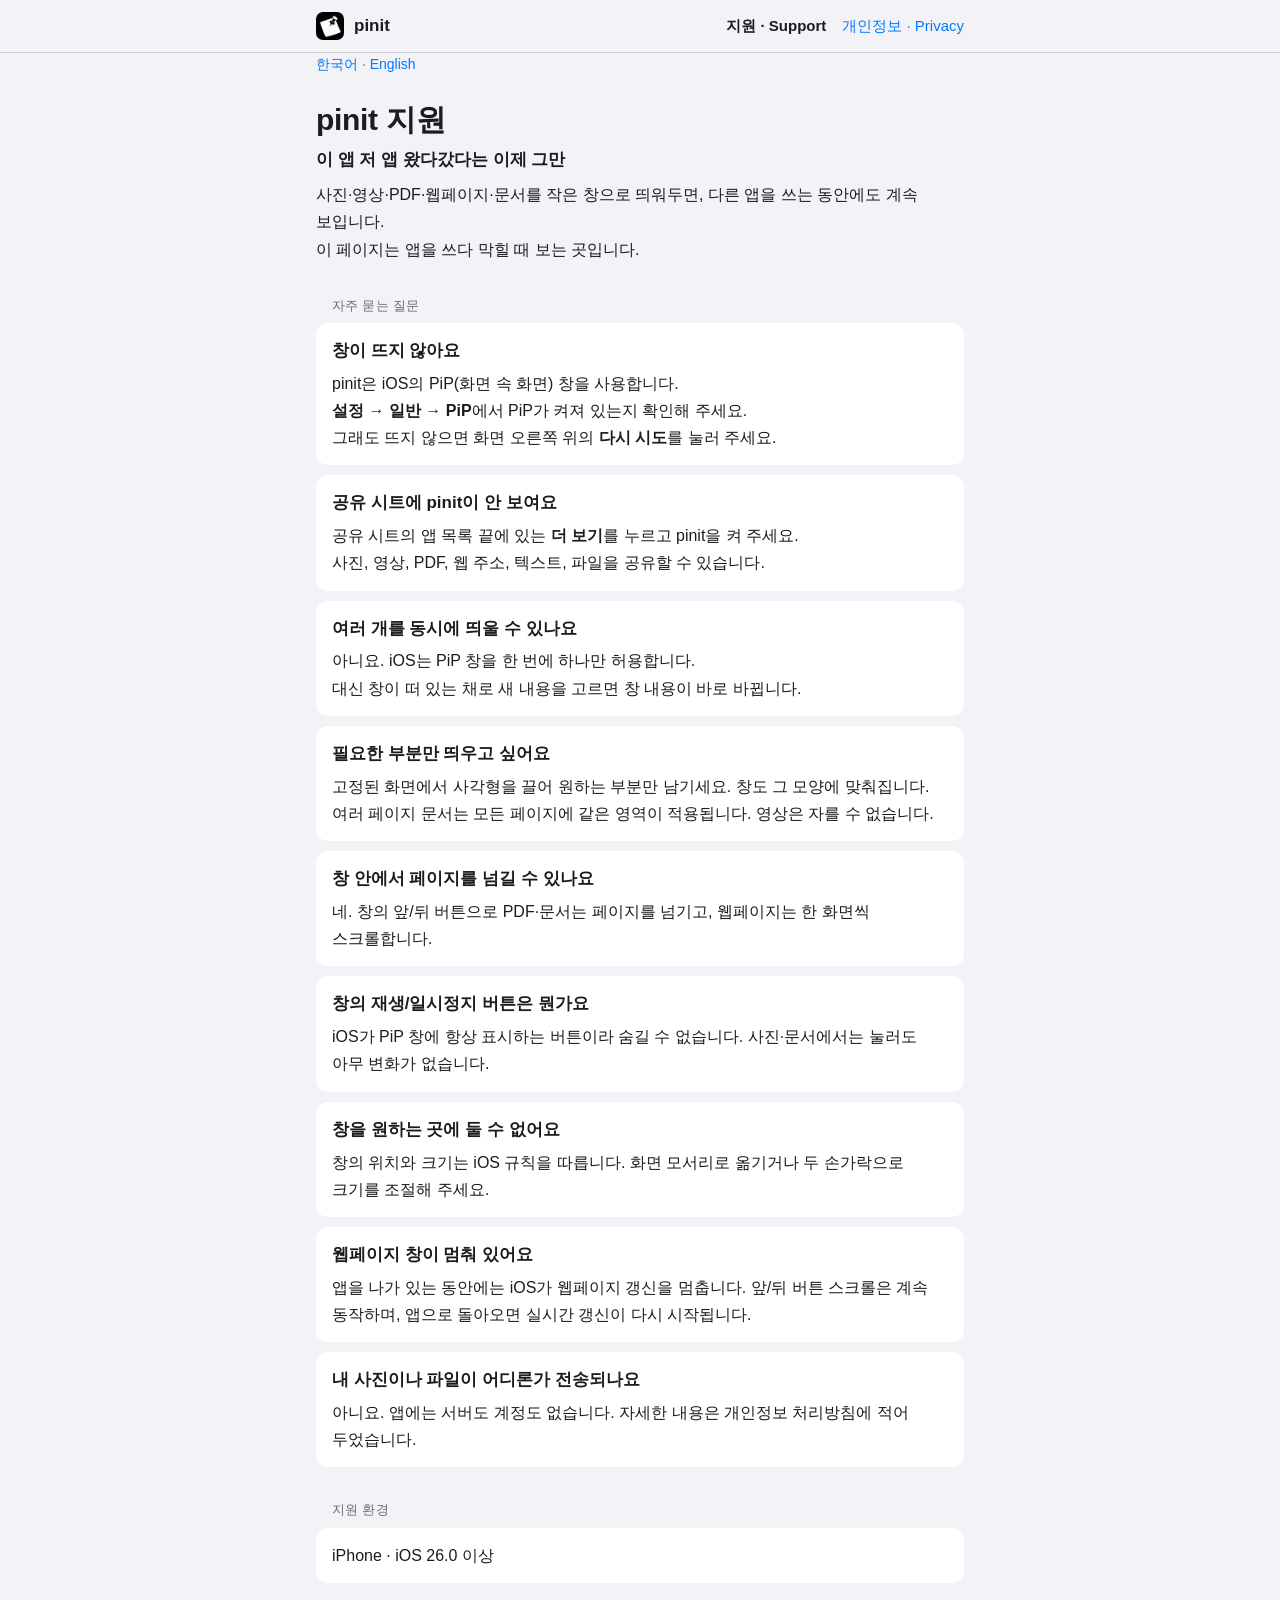
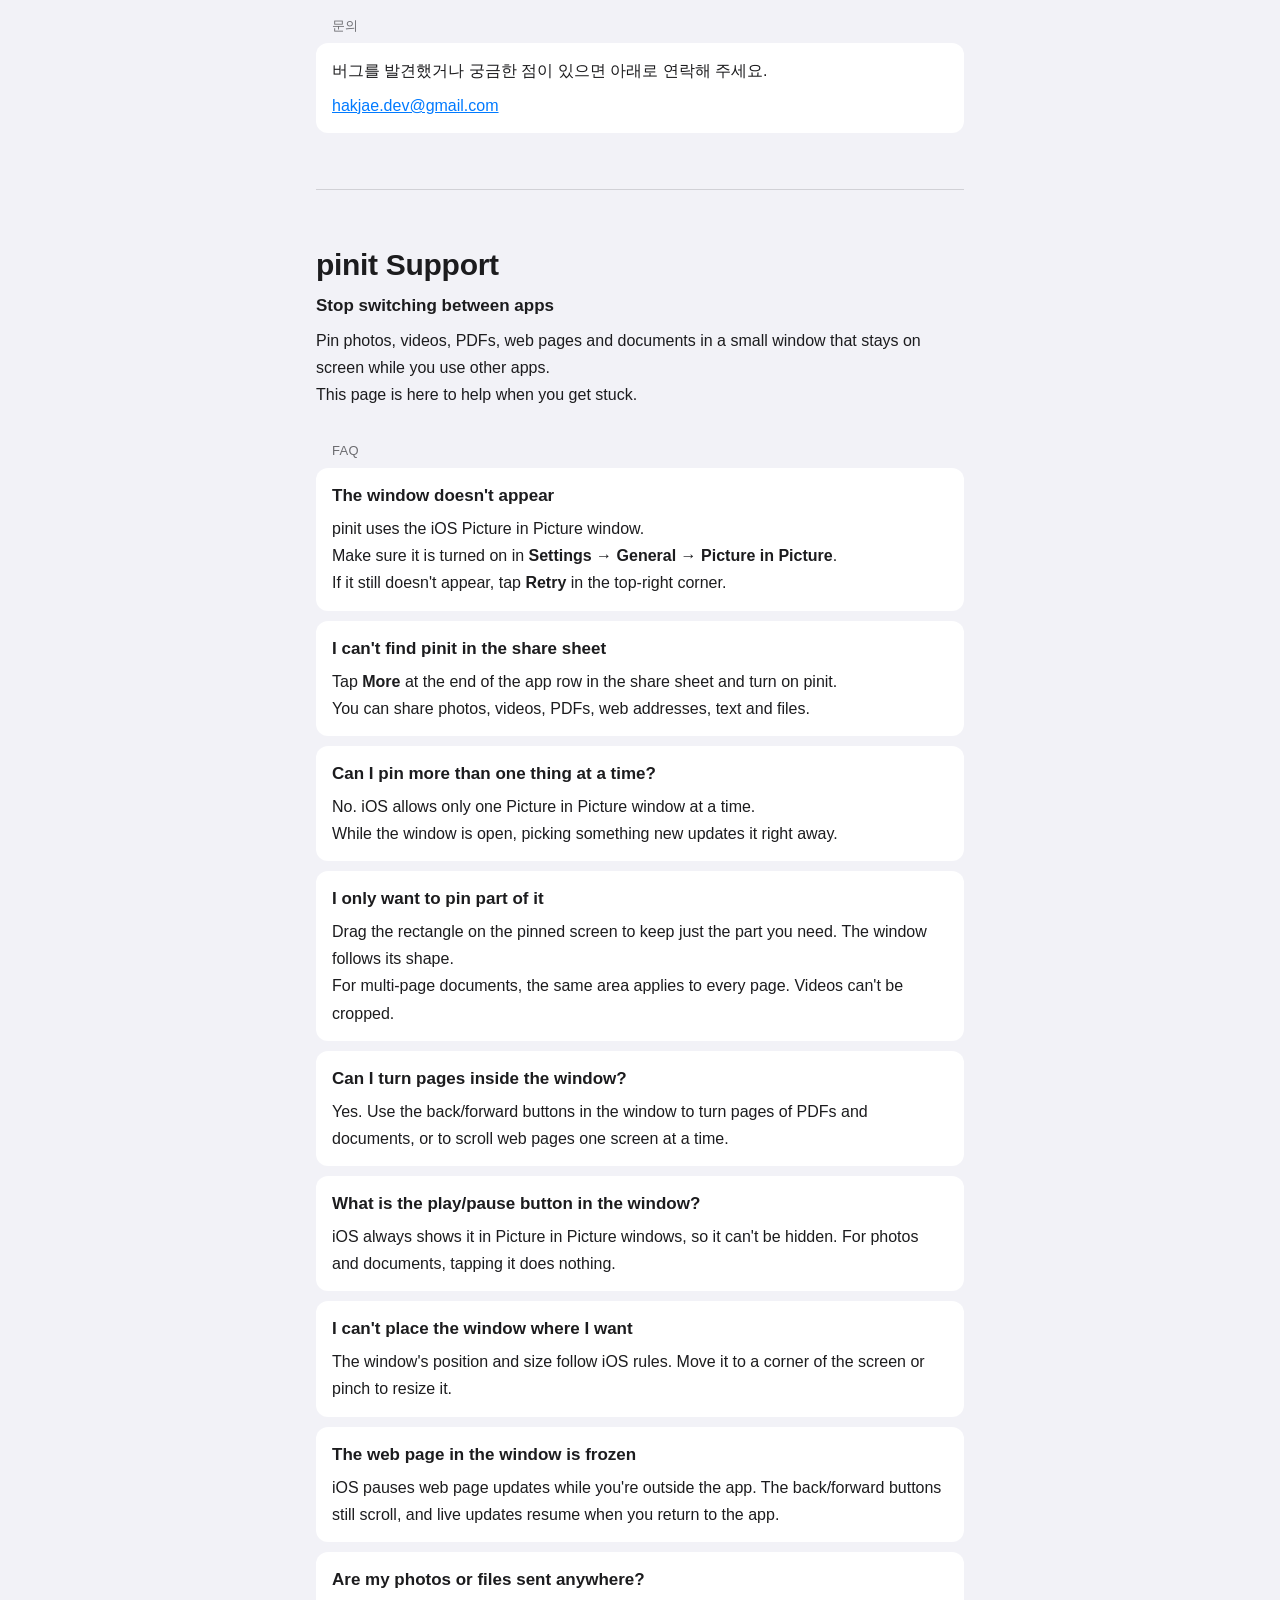
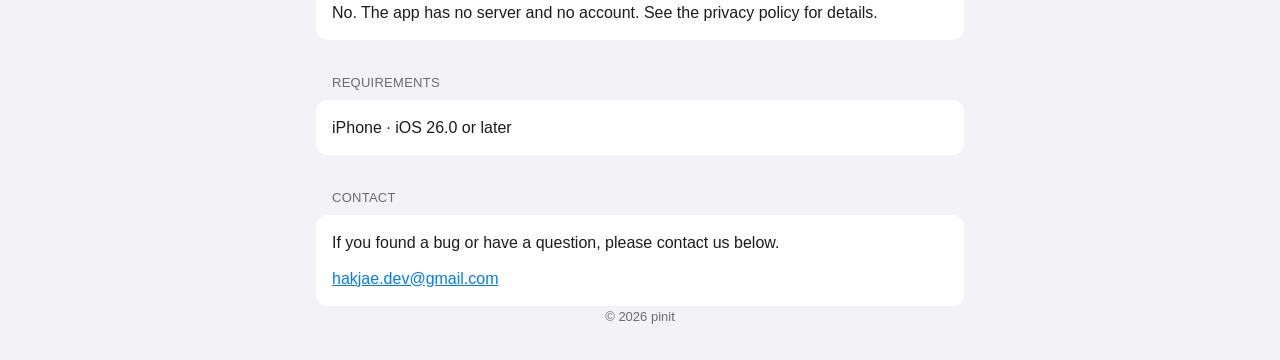
==== index.html @ bffe1f4d "feat: 지원 페이지와 개인정보 처리방침 추가" ====
<!doctype html>
<html lang="ko">
<head>
<meta charset="utf-8">
<meta name="viewport" content="width=device-width, initial-scale=1">
<title>pinit 지원 · Support</title>
<meta name="description" content="pinit 앱 사용 중 자주 묻는 질문과 문의처 · FAQ and contact for pinit">
<link rel="icon" href="logo.png">
<link rel="apple-touch-icon" href="logo.png">
<link rel="stylesheet" href="style.css">
</head>
<body>
<header><div class="wrap">
<img src="logo.png" alt="">
<span class="name">pinit</span>
<nav><a href="index.html" aria-current="page">지원 · Support</a><a href="privacy.html">개인정보 · Privacy</a></nav>
</div></header>
<main class="wrap">
<p class="lang"><a href="#ko">한국어</a> · <a href="#en">English</a></p>
<h1 id="ko">pinit 지원</h1>
<p class="lead">이 앱 저 앱 왔다갔다는 이제 그만</p>
<div class="intro"><p>사진·영상·PDF·웹페이지·문서를 작은 창으로 띄워두면, 다른 앱을 쓰는 동안에도 계속 보입니다.<br>이 페이지는 앱을 쓰다 막힐 때 보는 곳입니다.</p></div>
<h2>자주 묻는 질문</h2>
<div class="card"><h3>창이 뜨지 않아요</h3><p>pinit은 iOS의 PiP(화면 속 화면) 창을 사용합니다.<br><strong>설정 → 일반 → PiP</strong>에서 PiP가 켜져 있는지 확인해 주세요.<br>그래도 뜨지 않으면 화면 오른쪽 위의 <strong>다시 시도</strong>를 눌러 주세요.</p></div>
<div class="card"><h3>공유 시트에 pinit이 안 보여요</h3><p>공유 시트의 앱 목록 끝에 있는 <strong>더 보기</strong>를 누르고 pinit을 켜 주세요.<br>사진, 영상, PDF, 웹 주소, 텍스트, 파일을 공유할 수 있습니다.</p></div>
<div class="card"><h3>여러 개를 동시에 띄울 수 있나요</h3><p>아니요. iOS는 PiP 창을 한 번에 하나만 허용합니다.<br>대신 창이 떠 있는 채로 새 내용을 고르면 창 내용이 바로 바뀝니다.</p></div>
<div class="card"><h3>필요한 부분만 띄우고 싶어요</h3><p>고정된 화면에서 사각형을 끌어 원하는 부분만 남기세요. 창도 그 모양에 맞춰집니다.<br>여러 페이지 문서는 모든 페이지에 같은 영역이 적용됩니다. 영상은 자를 수 없습니다.</p></div>
<div class="card"><h3>창 안에서 페이지를 넘길 수 있나요</h3><p>네. 창의 앞/뒤 버튼으로 PDF·문서는 페이지를 넘기고, 웹페이지는 한 화면씩 스크롤합니다.</p></div>
<div class="card"><h3>창의 재생/일시정지 버튼은 뭔가요</h3><p>iOS가 PiP 창에 항상 표시하는 버튼이라 숨길 수 없습니다. 사진·문서에서는 눌러도 아무 변화가 없습니다.</p></div>
<div class="card"><h3>창을 원하는 곳에 둘 수 없어요</h3><p>창의 위치와 크기는 iOS 규칙을 따릅니다. 화면 모서리로 옮기거나 두 손가락으로 크기를 조절해 주세요.</p></div>
<div class="card"><h3>웹페이지 창이 멈춰 있어요</h3><p>앱을 나가 있는 동안에는 iOS가 웹페이지 갱신을 멈춥니다. 앞/뒤 버튼 스크롤은 계속 동작하며, 앱으로 돌아오면 실시간 갱신이 다시 시작됩니다.</p></div>
<div class="card"><h3>내 사진이나 파일이 어디론가 전송되나요</h3><p>아니요. 앱에는 서버도 계정도 없습니다. 자세한 내용은 개인정보 처리방침에 적어 두었습니다.</p></div>
<h2>지원 환경</h2>
<div class="card"><p>iPhone · iOS 26.0 이상</p></div>
<h2>문의</h2>
<div class="card"><p>버그를 발견했거나 궁금한 점이 있으면 아래로 연락해 주세요.</p>
<p><a href="mailto:hakjae.dev@gmail.com">hakjae.dev@gmail.com</a></p></div>
<hr>
<div lang="en">
<h1 id="en">pinit Support</h1>
<p class="lead">Stop switching between apps</p>
<div class="intro"><p>Pin photos, videos, PDFs, web pages and documents in a small window that stays on screen while you use other apps.<br>This page is here to help when you get stuck.</p></div>
<h2>FAQ</h2>
<div class="card"><h3>The window doesn't appear</h3><p>pinit uses the iOS Picture in Picture window.<br>Make sure it is turned on in <strong>Settings → General → Picture in Picture</strong>.<br>If it still doesn't appear, tap <strong>Retry</strong> in the top-right corner.</p></div>
<div class="card"><h3>I can't find pinit in the share sheet</h3><p>Tap <strong>More</strong> at the end of the app row in the share sheet and turn on pinit.<br>You can share photos, videos, PDFs, web addresses, text and files.</p></div>
<div class="card"><h3>Can I pin more than one thing at a time?</h3><p>No. iOS allows only one Picture in Picture window at a time.<br>While the window is open, picking something new updates it right away.</p></div>
<div class="card"><h3>I only want to pin part of it</h3><p>Drag the rectangle on the pinned screen to keep just the part you need. The window follows its shape.<br>For multi-page documents, the same area applies to every page. Videos can't be cropped.</p></div>
<div class="card"><h3>Can I turn pages inside the window?</h3><p>Yes. Use the back/forward buttons in the window to turn pages of PDFs and documents, or to scroll web pages one screen at a time.</p></div>
<div class="card"><h3>What is the play/pause button in the window?</h3><p>iOS always shows it in Picture in Picture windows, so it can't be hidden. For photos and documents, tapping it does nothing.</p></div>
<div class="card"><h3>I can't place the window where I want</h3><p>The window's position and size follow iOS rules. Move it to a corner of the screen or pinch to resize it.</p></div>
<div class="card"><h3>The web page in the window is frozen</h3><p>iOS pauses web page updates while you're outside the app. The back/forward buttons still scroll, and live updates resume when you return to the app.</p></div>
<div class="card"><h3>Are my photos or files sent anywhere?</h3><p>No. The app has no server and no account. See the privacy policy for details.</p></div>
<h2>Requirements</h2>
<div class="card"><p>iPhone · iOS 26.0 or later</p></div>
<h2>Contact</h2>
<div class="card"><p>If you found a bug or have a question, please contact us below.</p>
<p><a href="mailto:hakjae.dev@gmail.com">hakjae.dev@gmail.com</a></p></div>
</div>
</main>
<footer>© 2026 pinit</footer>
</body>
</html>
---- style.css ----
/* pinit 지원 사이트. 앱처럼 애플 기본 앱 톤: 시스템 서체, 그룹 배경 위 흰 카드, 라이트/다크 자동 */

:root {
  color-scheme: light dark;
  --bg: #F2F2F7;
  --card: #FFFFFF;
  --text: #1C1C1E;
  --secondary: #6C6C70;
  --separator: #D1D1D6;
  --accent: #007AFF;
}
@media (prefers-color-scheme: dark) {
  :root {
    --bg: #000000;
    --card: #1C1C1E;
    --text: #F2F2F7;
    --secondary: #98989F;
    --separator: #38383A;
    --accent: #0A84FF;
  }
}

* { box-sizing: border-box; }

body {
  margin: 0;
  background: var(--bg);
  color: var(--text);
  font-family: -apple-system, BlinkMacSystemFont, "Apple SD Gothic Neo", "Pretendard", "Segoe UI", Roboto, sans-serif;
  font-size: 16px;
  line-height: 1.7;
  -webkit-text-size-adjust: 100%;
  word-break: keep-all;
  overflow-wrap: break-word;
}

.wrap { max-width: 680px; margin: 0 auto; padding: 0 16px; }

header {
  position: sticky; top: 0; z-index: 1;
  background: color-mix(in srgb, var(--bg) 85%, transparent);
  -webkit-backdrop-filter: blur(20px); backdrop-filter: blur(20px);
  border-bottom: 0.5px solid var(--separator);
}
header .wrap { display: flex; align-items: center; gap: 10px; min-height: 52px; }
header img { width: 28px; height: 28px; border-radius: 7px; }
header .name { font-weight: 600; font-size: 17px; }
header nav { margin-left: auto; display: flex; gap: 16px; font-size: 15px; }
header nav a { color: var(--accent); text-decoration: none; }
header nav a[aria-current="page"] { color: var(--text); font-weight: 600; }

main { padding: 28px 0 56px; }

.lang { font-size: 14px; color: var(--secondary); margin: 0 0 24px; }
.lang a { color: var(--accent); text-decoration: none; }

h1 { font-size: 30px; line-height: 1.25; margin: 0 0 8px; letter-spacing: -0.01em; }
h2 {
  font-size: 13px; font-weight: 400; text-transform: uppercase; letter-spacing: 0.02em;
  color: var(--secondary); margin: 32px 16px 6px;
}
h3 { font-size: 17px; margin: 0 0 4px; }

.lead { font-size: 17px; font-weight: 600; margin: 0 0 6px; }
.meta { color: var(--secondary); font-size: 14px; margin: 0 0 8px; }

section.card, .card {
  background: var(--card);
  border-radius: 12px;
  padding: 14px 16px;
}
.card + .card { margin-top: 10px; }
.card p { margin: 0; }
.card p + p, .card p + ul, .card ul + p { margin-top: 8px; }
.card ul { margin: 0; padding-left: 20px; }
.card li + li { margin-top: 4px; }

.intro p { margin: 0 0 4px; }

a { color: var(--accent); }

hr { border: 0; border-top: 0.5px solid var(--separator); margin: 56px 0; }

footer { color: var(--secondary); font-size: 13px; text-align: center; padding-bottom: 32px; }
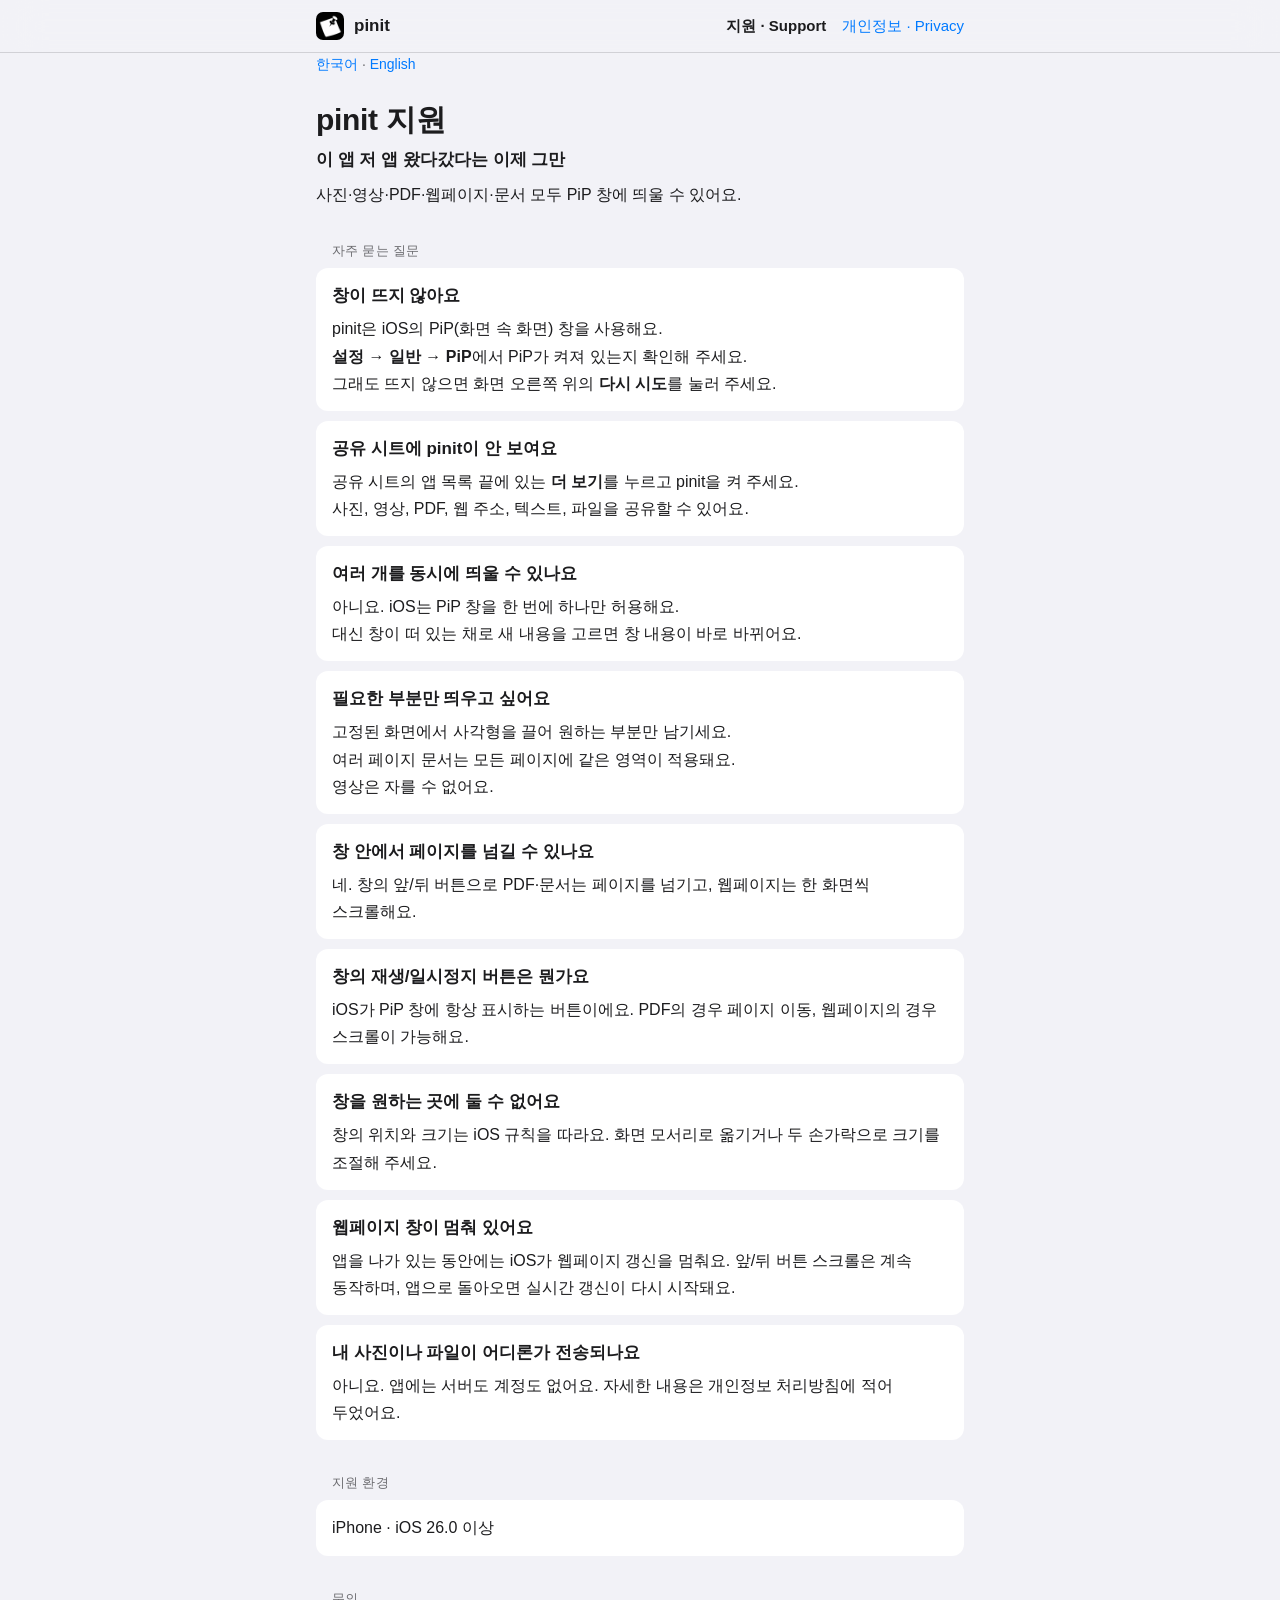
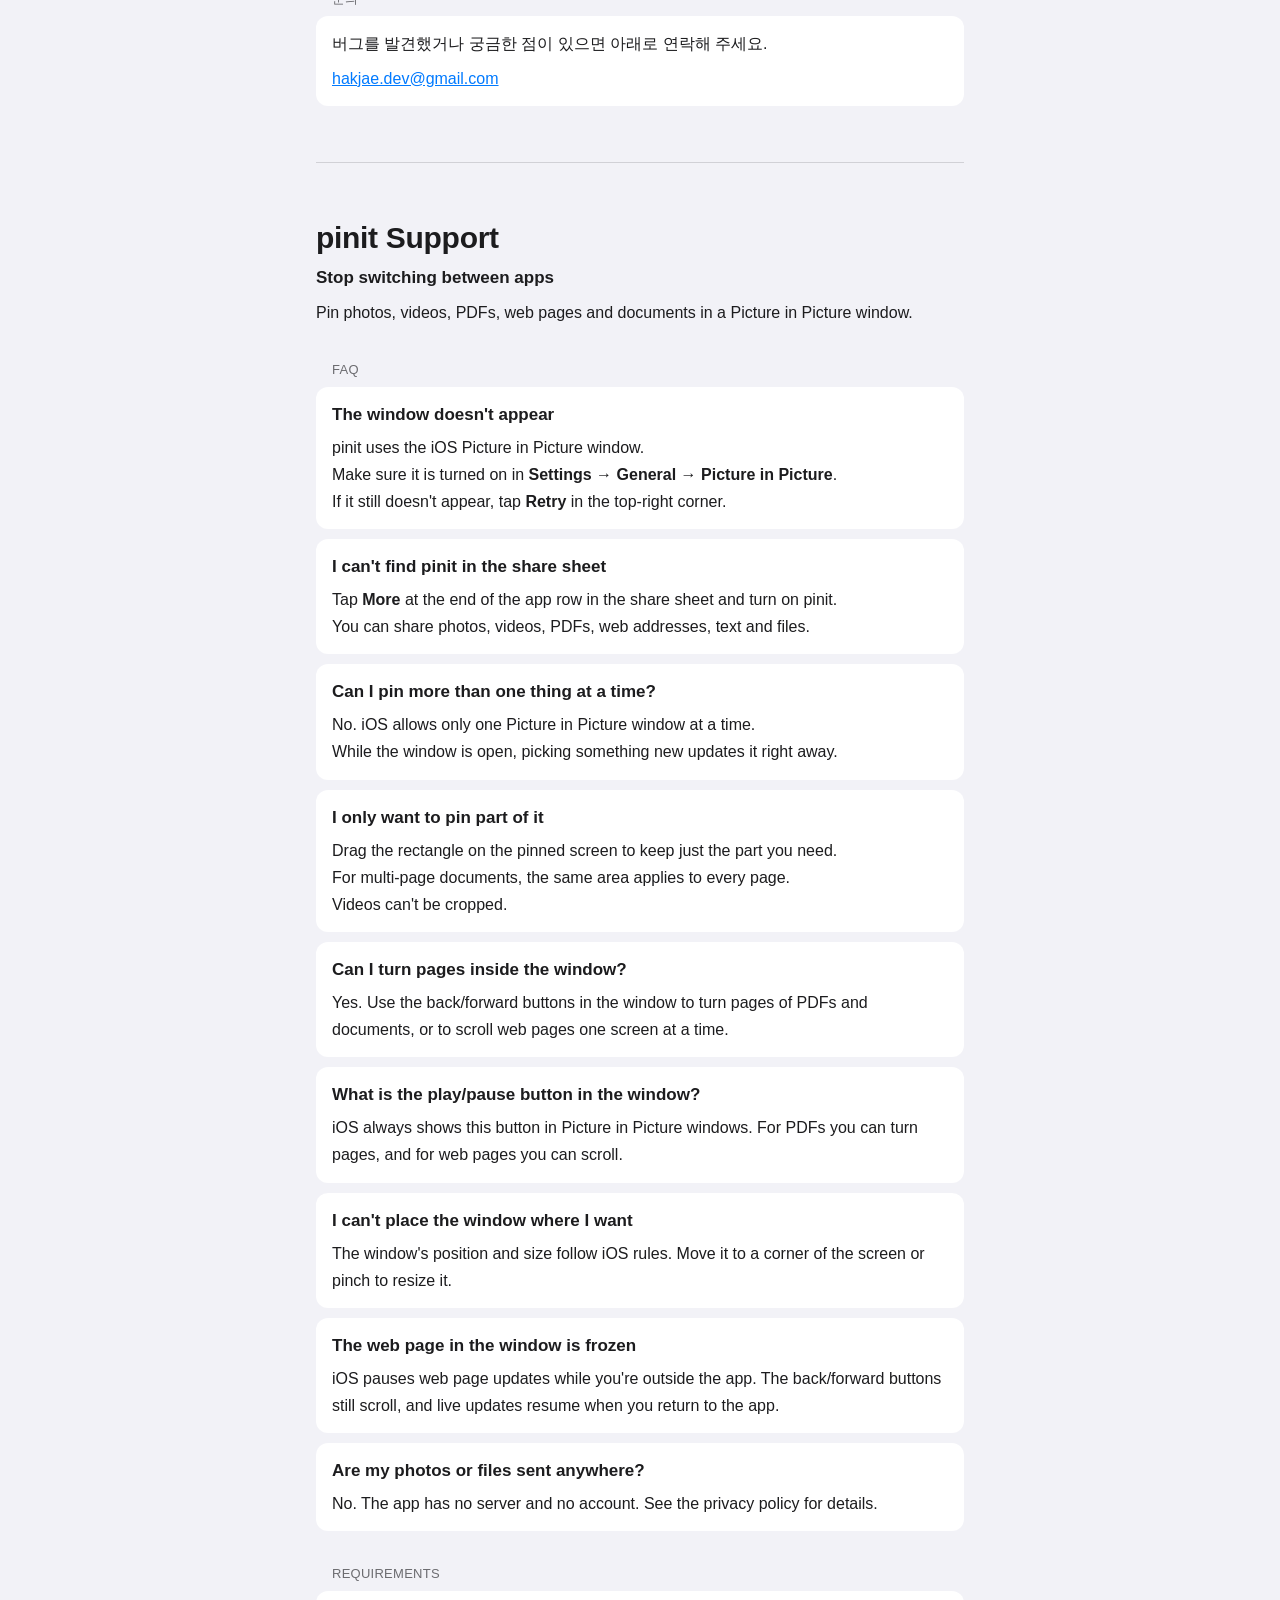
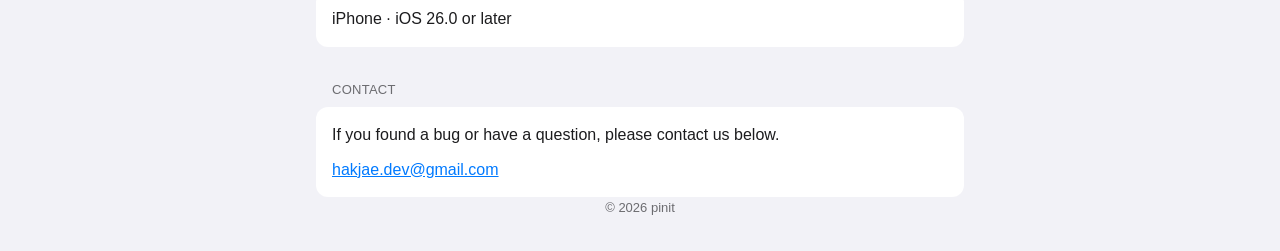
==== commit 783cb233: "docs: 지원 페이지 문구 수정" ====
--- a/index.html
+++ b/index.html
@@ -19,17 +19,17 @@
 <p class="lang"><a href="#ko">한국어</a> · <a href="#en">English</a></p>
 <h1 id="ko">pinit 지원</h1>
 <p class="lead">이 앱 저 앱 왔다갔다는 이제 그만</p>
-<div class="intro"><p>사진·영상·PDF·웹페이지·문서를 작은 창으로 띄워두면, 다른 앱을 쓰는 동안에도 계속 보입니다.<br>이 페이지는 앱을 쓰다 막힐 때 보는 곳입니다.</p></div>
+<div class="intro"><p>사진·영상·PDF·웹페이지·문서 모두 PiP 창에 띄울 수 있어요.</p></div>
 <h2>자주 묻는 질문</h2>
-<div class="card"><h3>창이 뜨지 않아요</h3><p>pinit은 iOS의 PiP(화면 속 화면) 창을 사용합니다.<br><strong>설정 → 일반 → PiP</strong>에서 PiP가 켜져 있는지 확인해 주세요.<br>그래도 뜨지 않으면 화면 오른쪽 위의 <strong>다시 시도</strong>를 눌러 주세요.</p></div>
-<div class="card"><h3>공유 시트에 pinit이 안 보여요</h3><p>공유 시트의 앱 목록 끝에 있는 <strong>더 보기</strong>를 누르고 pinit을 켜 주세요.<br>사진, 영상, PDF, 웹 주소, 텍스트, 파일을 공유할 수 있습니다.</p></div>
-<div class="card"><h3>여러 개를 동시에 띄울 수 있나요</h3><p>아니요. iOS는 PiP 창을 한 번에 하나만 허용합니다.<br>대신 창이 떠 있는 채로 새 내용을 고르면 창 내용이 바로 바뀝니다.</p></div>
-<div class="card"><h3>필요한 부분만 띄우고 싶어요</h3><p>고정된 화면에서 사각형을 끌어 원하는 부분만 남기세요. 창도 그 모양에 맞춰집니다.<br>여러 페이지 문서는 모든 페이지에 같은 영역이 적용됩니다. 영상은 자를 수 없습니다.</p></div>
-<div class="card"><h3>창 안에서 페이지를 넘길 수 있나요</h3><p>네. 창의 앞/뒤 버튼으로 PDF·문서는 페이지를 넘기고, 웹페이지는 한 화면씩 스크롤합니다.</p></div>
-<div class="card"><h3>창의 재생/일시정지 버튼은 뭔가요</h3><p>iOS가 PiP 창에 항상 표시하는 버튼이라 숨길 수 없습니다. 사진·문서에서는 눌러도 아무 변화가 없습니다.</p></div>
-<div class="card"><h3>창을 원하는 곳에 둘 수 없어요</h3><p>창의 위치와 크기는 iOS 규칙을 따릅니다. 화면 모서리로 옮기거나 두 손가락으로 크기를 조절해 주세요.</p></div>
-<div class="card"><h3>웹페이지 창이 멈춰 있어요</h3><p>앱을 나가 있는 동안에는 iOS가 웹페이지 갱신을 멈춥니다. 앞/뒤 버튼 스크롤은 계속 동작하며, 앱으로 돌아오면 실시간 갱신이 다시 시작됩니다.</p></div>
-<div class="card"><h3>내 사진이나 파일이 어디론가 전송되나요</h3><p>아니요. 앱에는 서버도 계정도 없습니다. 자세한 내용은 개인정보 처리방침에 적어 두었습니다.</p></div>
+<div class="card"><h3>창이 뜨지 않아요</h3><p>pinit은 iOS의 PiP(화면 속 화면) 창을 사용해요.<br><strong>설정 → 일반 → PiP</strong>에서 PiP가 켜져 있는지 확인해 주세요.<br>그래도 뜨지 않으면 화면 오른쪽 위의 <strong>다시 시도</strong>를 눌러 주세요.</p></div>
+<div class="card"><h3>공유 시트에 pinit이 안 보여요</h3><p>공유 시트의 앱 목록 끝에 있는 <strong>더 보기</strong>를 누르고 pinit을 켜 주세요.<br>사진, 영상, PDF, 웹 주소, 텍스트, 파일을 공유할 수 있어요.</p></div>
+<div class="card"><h3>여러 개를 동시에 띄울 수 있나요</h3><p>아니요. iOS는 PiP 창을 한 번에 하나만 허용해요.<br>대신 창이 떠 있는 채로 새 내용을 고르면 창 내용이 바로 바뀌어요.</p></div>
+<div class="card"><h3>필요한 부분만 띄우고 싶어요</h3><p>고정된 화면에서 사각형을 끌어 원하는 부분만 남기세요.<br>여러 페이지 문서는 모든 페이지에 같은 영역이 적용돼요.<br>영상은 자를 수 없어요.</p></div>
+<div class="card"><h3>창 안에서 페이지를 넘길 수 있나요</h3><p>네. 창의 앞/뒤 버튼으로 PDF·문서는 페이지를 넘기고, 웹페이지는 한 화면씩 스크롤해요.</p></div>
+<div class="card"><h3>창의 재생/일시정지 버튼은 뭔가요</h3><p>iOS가 PiP 창에 항상 표시하는 버튼이에요. PDF의 경우 페이지 이동, 웹페이지의 경우 스크롤이 가능해요.</p></div>
+<div class="card"><h3>창을 원하는 곳에 둘 수 없어요</h3><p>창의 위치와 크기는 iOS 규칙을 따라요. 화면 모서리로 옮기거나 두 손가락으로 크기를 조절해 주세요.</p></div>
+<div class="card"><h3>웹페이지 창이 멈춰 있어요</h3><p>앱을 나가 있는 동안에는 iOS가 웹페이지 갱신을 멈춰요. 앞/뒤 버튼 스크롤은 계속 동작하며, 앱으로 돌아오면 실시간 갱신이 다시 시작돼요.</p></div>
+<div class="card"><h3>내 사진이나 파일이 어디론가 전송되나요</h3><p>아니요. 앱에는 서버도 계정도 없어요. 자세한 내용은 개인정보 처리방침에 적어 두었어요.</p></div>
 <h2>지원 환경</h2>
 <div class="card"><p>iPhone · iOS 26.0 이상</p></div>
 <h2>문의</h2>
@@ -39,14 +39,14 @@
 <div lang="en">
 <h1 id="en">pinit Support</h1>
 <p class="lead">Stop switching between apps</p>
-<div class="intro"><p>Pin photos, videos, PDFs, web pages and documents in a small window that stays on screen while you use other apps.<br>This page is here to help when you get stuck.</p></div>
+<div class="intro"><p>Pin photos, videos, PDFs, web pages and documents in a Picture in Picture window.</p></div>
 <h2>FAQ</h2>
 <div class="card"><h3>The window doesn't appear</h3><p>pinit uses the iOS Picture in Picture window.<br>Make sure it is turned on in <strong>Settings → General → Picture in Picture</strong>.<br>If it still doesn't appear, tap <strong>Retry</strong> in the top-right corner.</p></div>
 <div class="card"><h3>I can't find pinit in the share sheet</h3><p>Tap <strong>More</strong> at the end of the app row in the share sheet and turn on pinit.<br>You can share photos, videos, PDFs, web addresses, text and files.</p></div>
 <div class="card"><h3>Can I pin more than one thing at a time?</h3><p>No. iOS allows only one Picture in Picture window at a time.<br>While the window is open, picking something new updates it right away.</p></div>
-<div class="card"><h3>I only want to pin part of it</h3><p>Drag the rectangle on the pinned screen to keep just the part you need. The window follows its shape.<br>For multi-page documents, the same area applies to every page. Videos can't be cropped.</p></div>
+<div class="card"><h3>I only want to pin part of it</h3><p>Drag the rectangle on the pinned screen to keep just the part you need.<br>For multi-page documents, the same area applies to every page.<br>Videos can't be cropped.</p></div>
 <div class="card"><h3>Can I turn pages inside the window?</h3><p>Yes. Use the back/forward buttons in the window to turn pages of PDFs and documents, or to scroll web pages one screen at a time.</p></div>
-<div class="card"><h3>What is the play/pause button in the window?</h3><p>iOS always shows it in Picture in Picture windows, so it can't be hidden. For photos and documents, tapping it does nothing.</p></div>
+<div class="card"><h3>What is the play/pause button in the window?</h3><p>iOS always shows this button in Picture in Picture windows. For PDFs you can turn pages, and for web pages you can scroll.</p></div>
 <div class="card"><h3>I can't place the window where I want</h3><p>The window's position and size follow iOS rules. Move it to a corner of the screen or pinch to resize it.</p></div>
 <div class="card"><h3>The web page in the window is frozen</h3><p>iOS pauses web page updates while you're outside the app. The back/forward buttons still scroll, and live updates resume when you return to the app.</p></div>
 <div class="card"><h3>Are my photos or files sent anywhere?</h3><p>No. The app has no server and no account. See the privacy policy for details.</p></div>
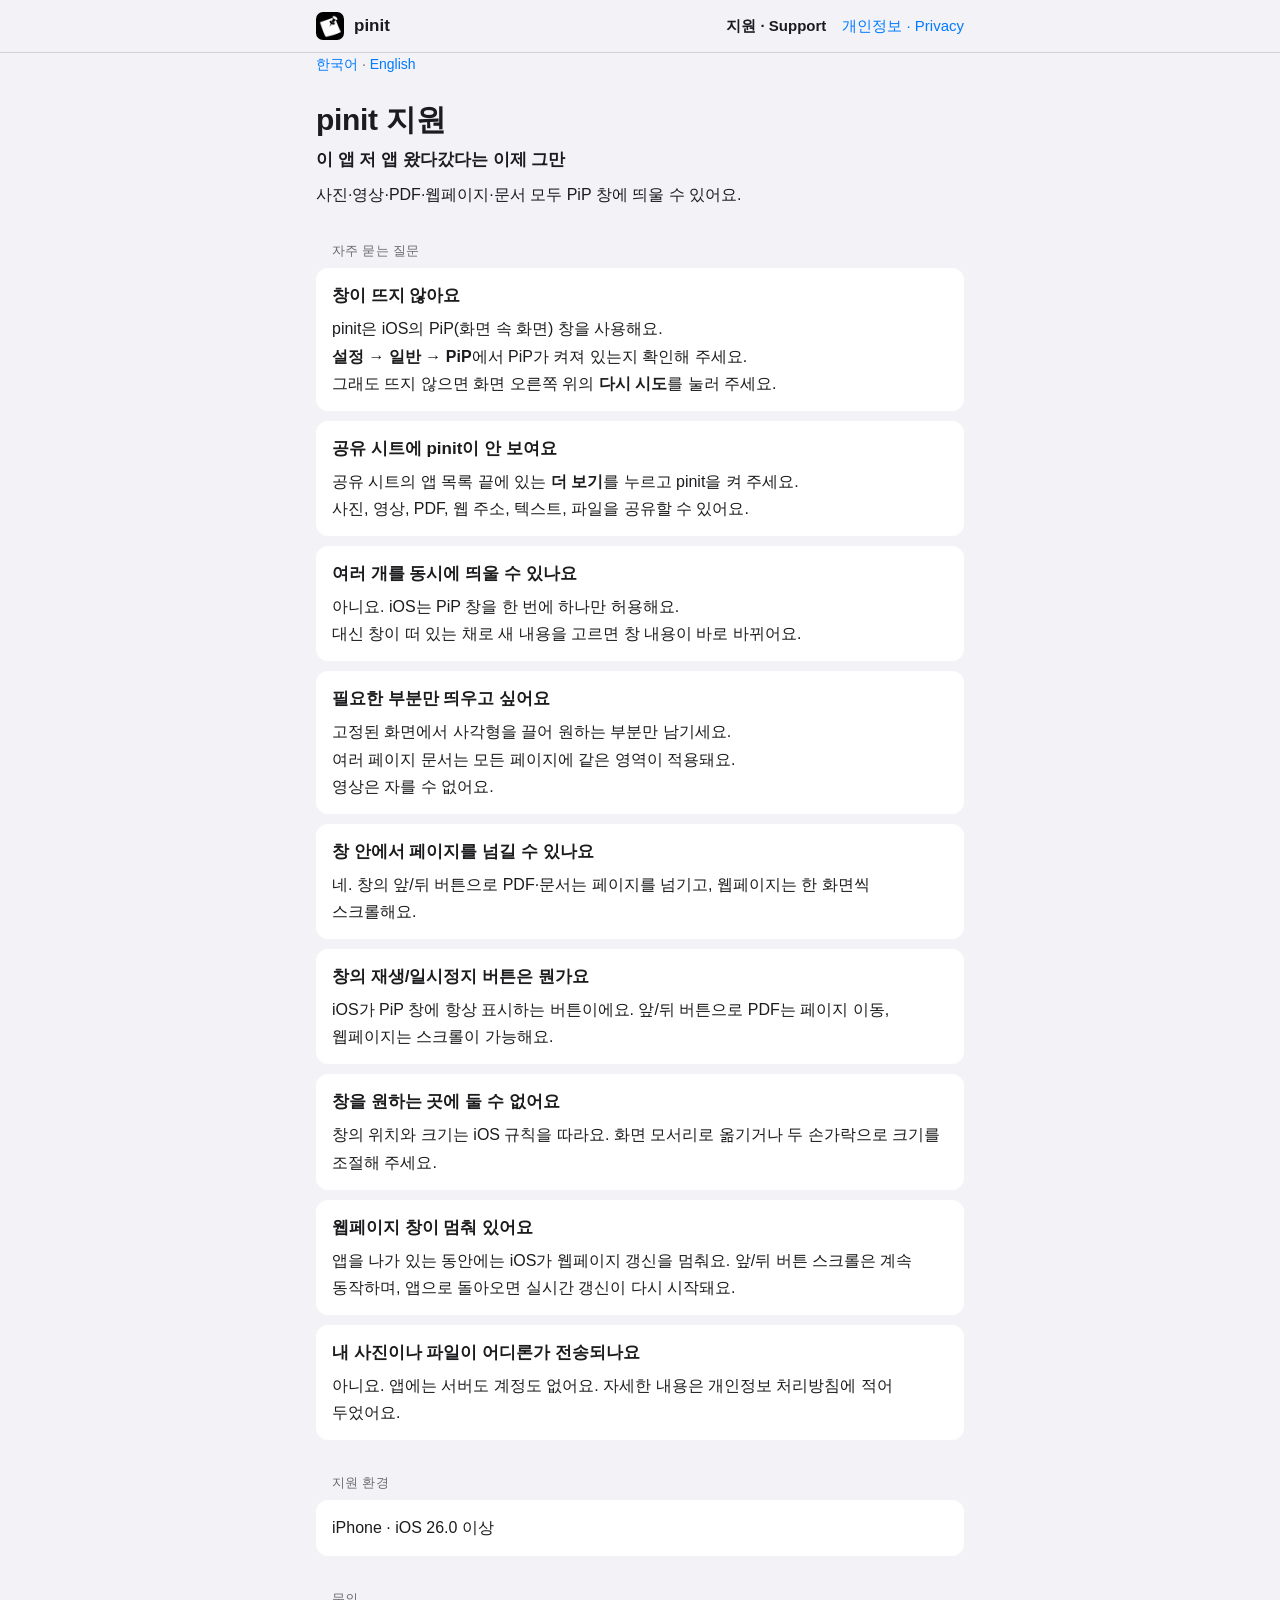
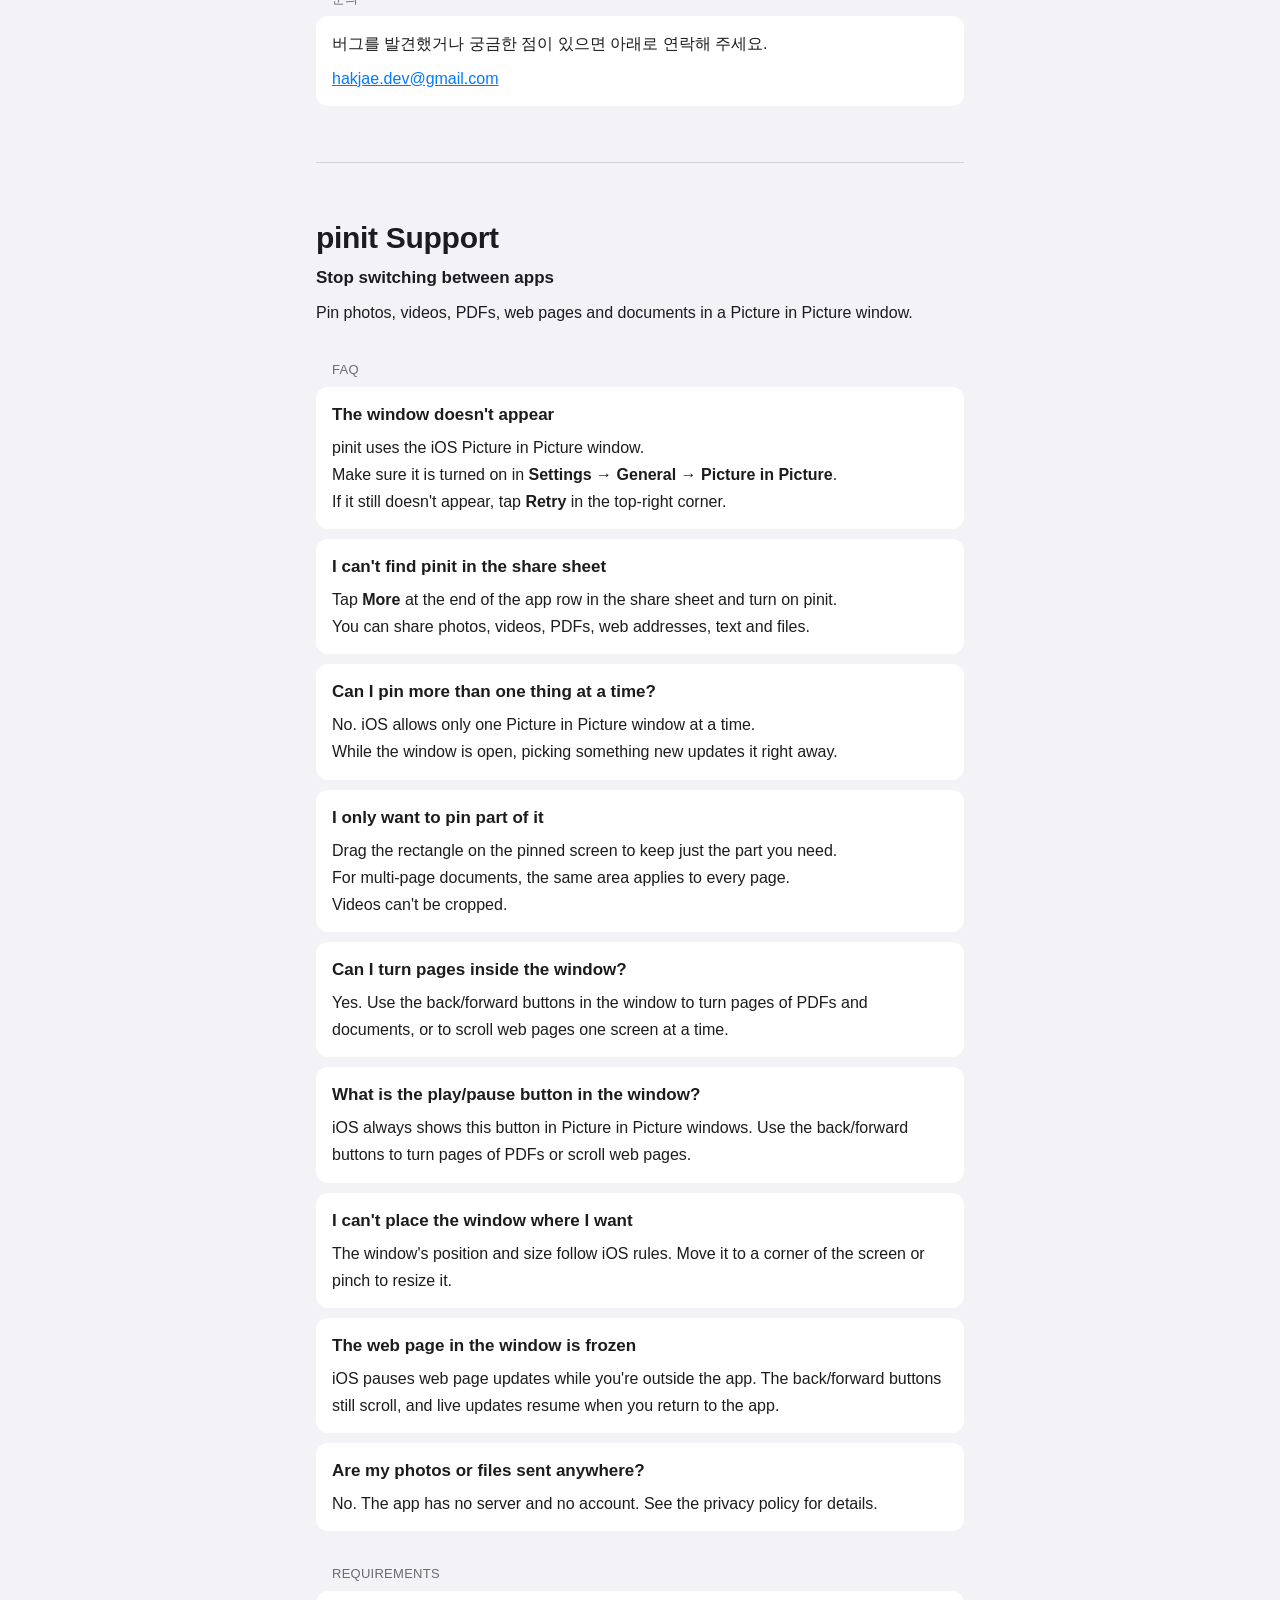
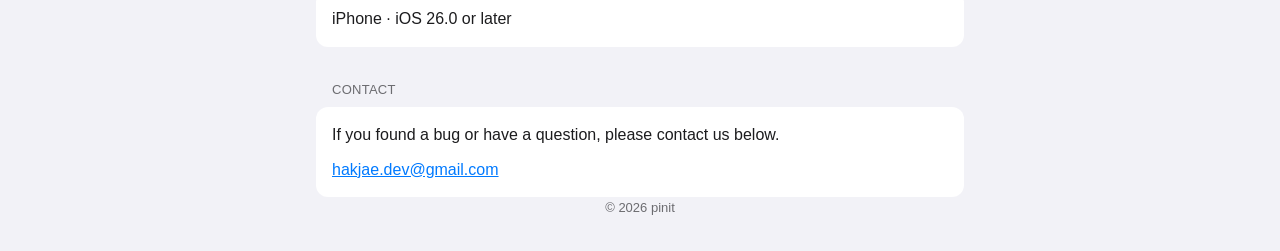
==== commit f804ddd0: "docs: 재생 버튼 설명을 앞/뒤 버튼 기준으로 수정" ====
--- a/index.html
+++ b/index.html
@@ -26,7 +26,7 @@
 <div class="card"><h3>여러 개를 동시에 띄울 수 있나요</h3><p>아니요. iOS는 PiP 창을 한 번에 하나만 허용해요.<br>대신 창이 떠 있는 채로 새 내용을 고르면 창 내용이 바로 바뀌어요.</p></div>
 <div class="card"><h3>필요한 부분만 띄우고 싶어요</h3><p>고정된 화면에서 사각형을 끌어 원하는 부분만 남기세요.<br>여러 페이지 문서는 모든 페이지에 같은 영역이 적용돼요.<br>영상은 자를 수 없어요.</p></div>
 <div class="card"><h3>창 안에서 페이지를 넘길 수 있나요</h3><p>네. 창의 앞/뒤 버튼으로 PDF·문서는 페이지를 넘기고, 웹페이지는 한 화면씩 스크롤해요.</p></div>
-<div class="card"><h3>창의 재생/일시정지 버튼은 뭔가요</h3><p>iOS가 PiP 창에 항상 표시하는 버튼이에요. PDF의 경우 페이지 이동, 웹페이지의 경우 스크롤이 가능해요.</p></div>
+<div class="card"><h3>창의 재생/일시정지 버튼은 뭔가요</h3><p>iOS가 PiP 창에 항상 표시하는 버튼이에요. 앞/뒤 버튼으로 PDF는 페이지 이동, 웹페이지는 스크롤이 가능해요.</p></div>
 <div class="card"><h3>창을 원하는 곳에 둘 수 없어요</h3><p>창의 위치와 크기는 iOS 규칙을 따라요. 화면 모서리로 옮기거나 두 손가락으로 크기를 조절해 주세요.</p></div>
 <div class="card"><h3>웹페이지 창이 멈춰 있어요</h3><p>앱을 나가 있는 동안에는 iOS가 웹페이지 갱신을 멈춰요. 앞/뒤 버튼 스크롤은 계속 동작하며, 앱으로 돌아오면 실시간 갱신이 다시 시작돼요.</p></div>
 <div class="card"><h3>내 사진이나 파일이 어디론가 전송되나요</h3><p>아니요. 앱에는 서버도 계정도 없어요. 자세한 내용은 개인정보 처리방침에 적어 두었어요.</p></div>
@@ -46,7 +46,7 @@
 <div class="card"><h3>Can I pin more than one thing at a time?</h3><p>No. iOS allows only one Picture in Picture window at a time.<br>While the window is open, picking something new updates it right away.</p></div>
 <div class="card"><h3>I only want to pin part of it</h3><p>Drag the rectangle on the pinned screen to keep just the part you need.<br>For multi-page documents, the same area applies to every page.<br>Videos can't be cropped.</p></div>
 <div class="card"><h3>Can I turn pages inside the window?</h3><p>Yes. Use the back/forward buttons in the window to turn pages of PDFs and documents, or to scroll web pages one screen at a time.</p></div>
-<div class="card"><h3>What is the play/pause button in the window?</h3><p>iOS always shows this button in Picture in Picture windows. For PDFs you can turn pages, and for web pages you can scroll.</p></div>
+<div class="card"><h3>What is the play/pause button in the window?</h3><p>iOS always shows this button in Picture in Picture windows. Use the back/forward buttons to turn pages of PDFs or scroll web pages.</p></div>
 <div class="card"><h3>I can't place the window where I want</h3><p>The window's position and size follow iOS rules. Move it to a corner of the screen or pinch to resize it.</p></div>
 <div class="card"><h3>The web page in the window is frozen</h3><p>iOS pauses web page updates while you're outside the app. The back/forward buttons still scroll, and live updates resume when you return to the app.</p></div>
 <div class="card"><h3>Are my photos or files sent anywhere?</h3><p>No. The app has no server and no account. See the privacy policy for details.</p></div>
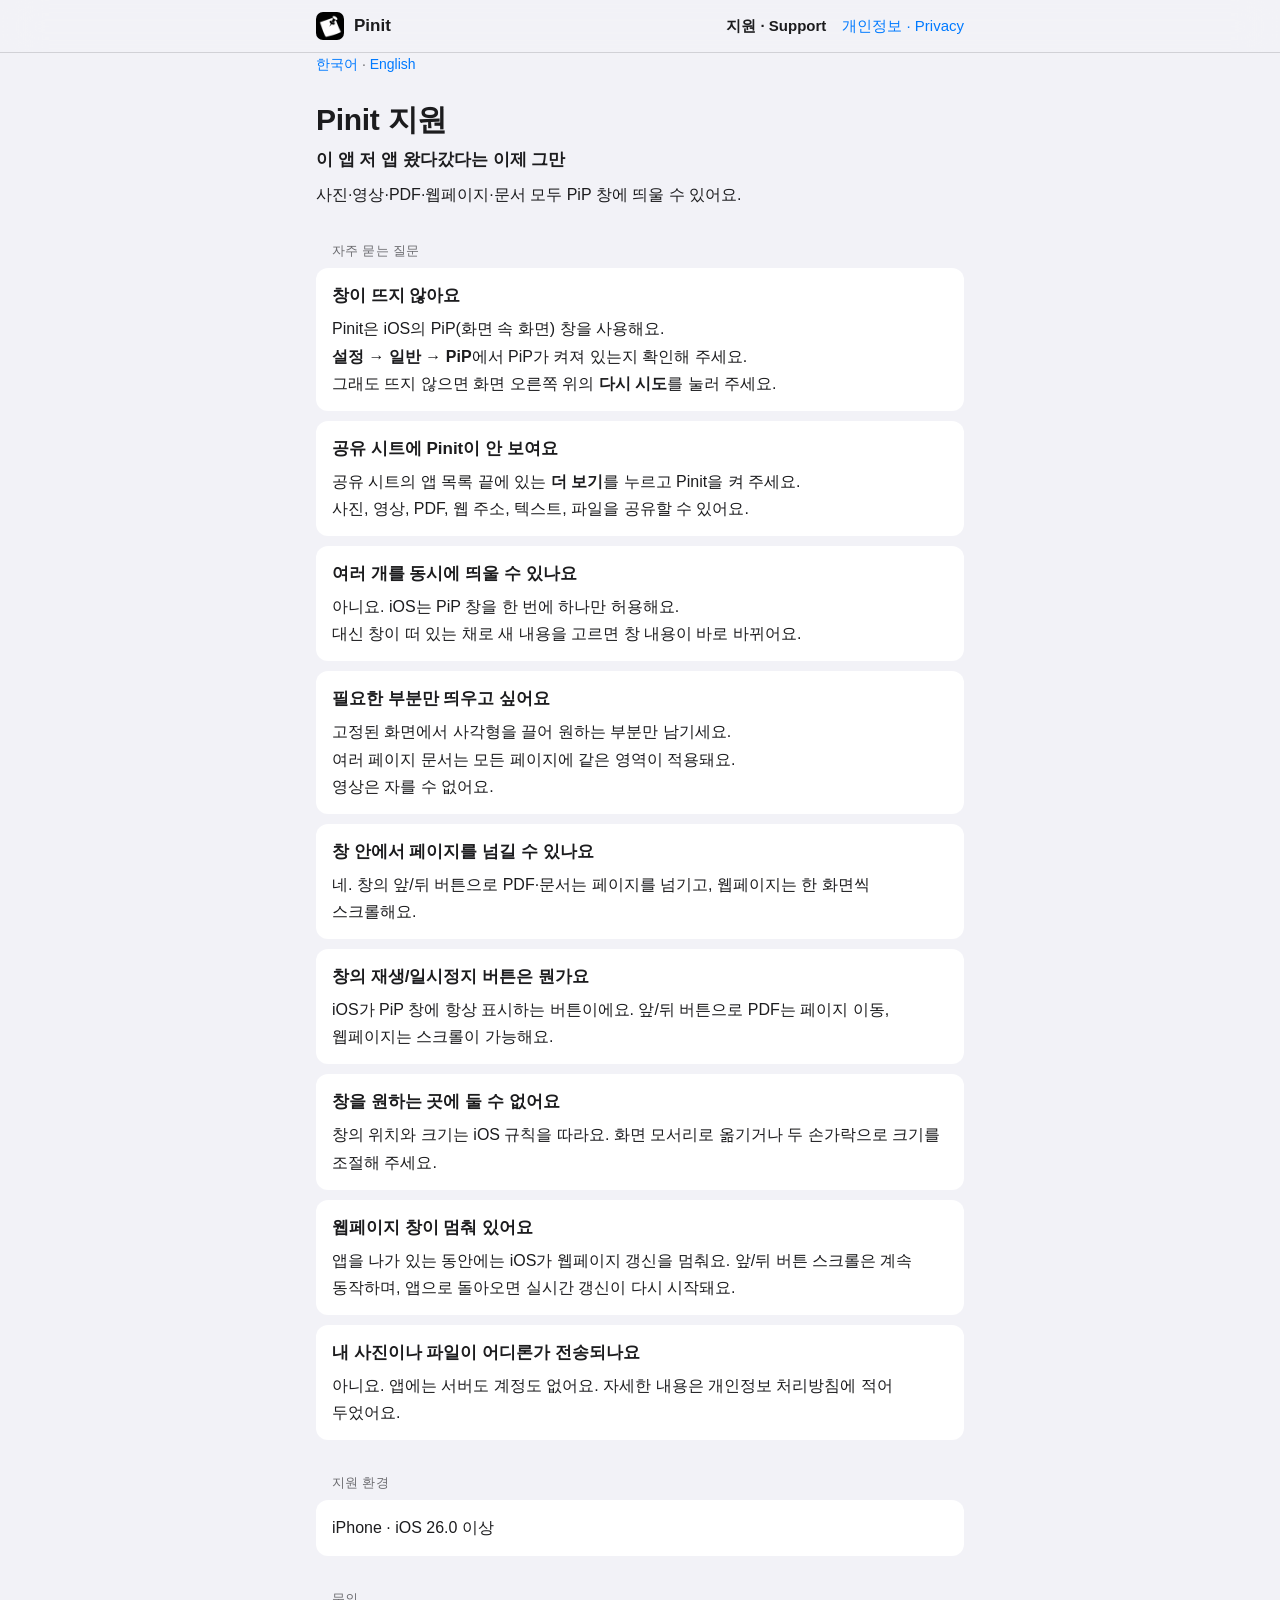
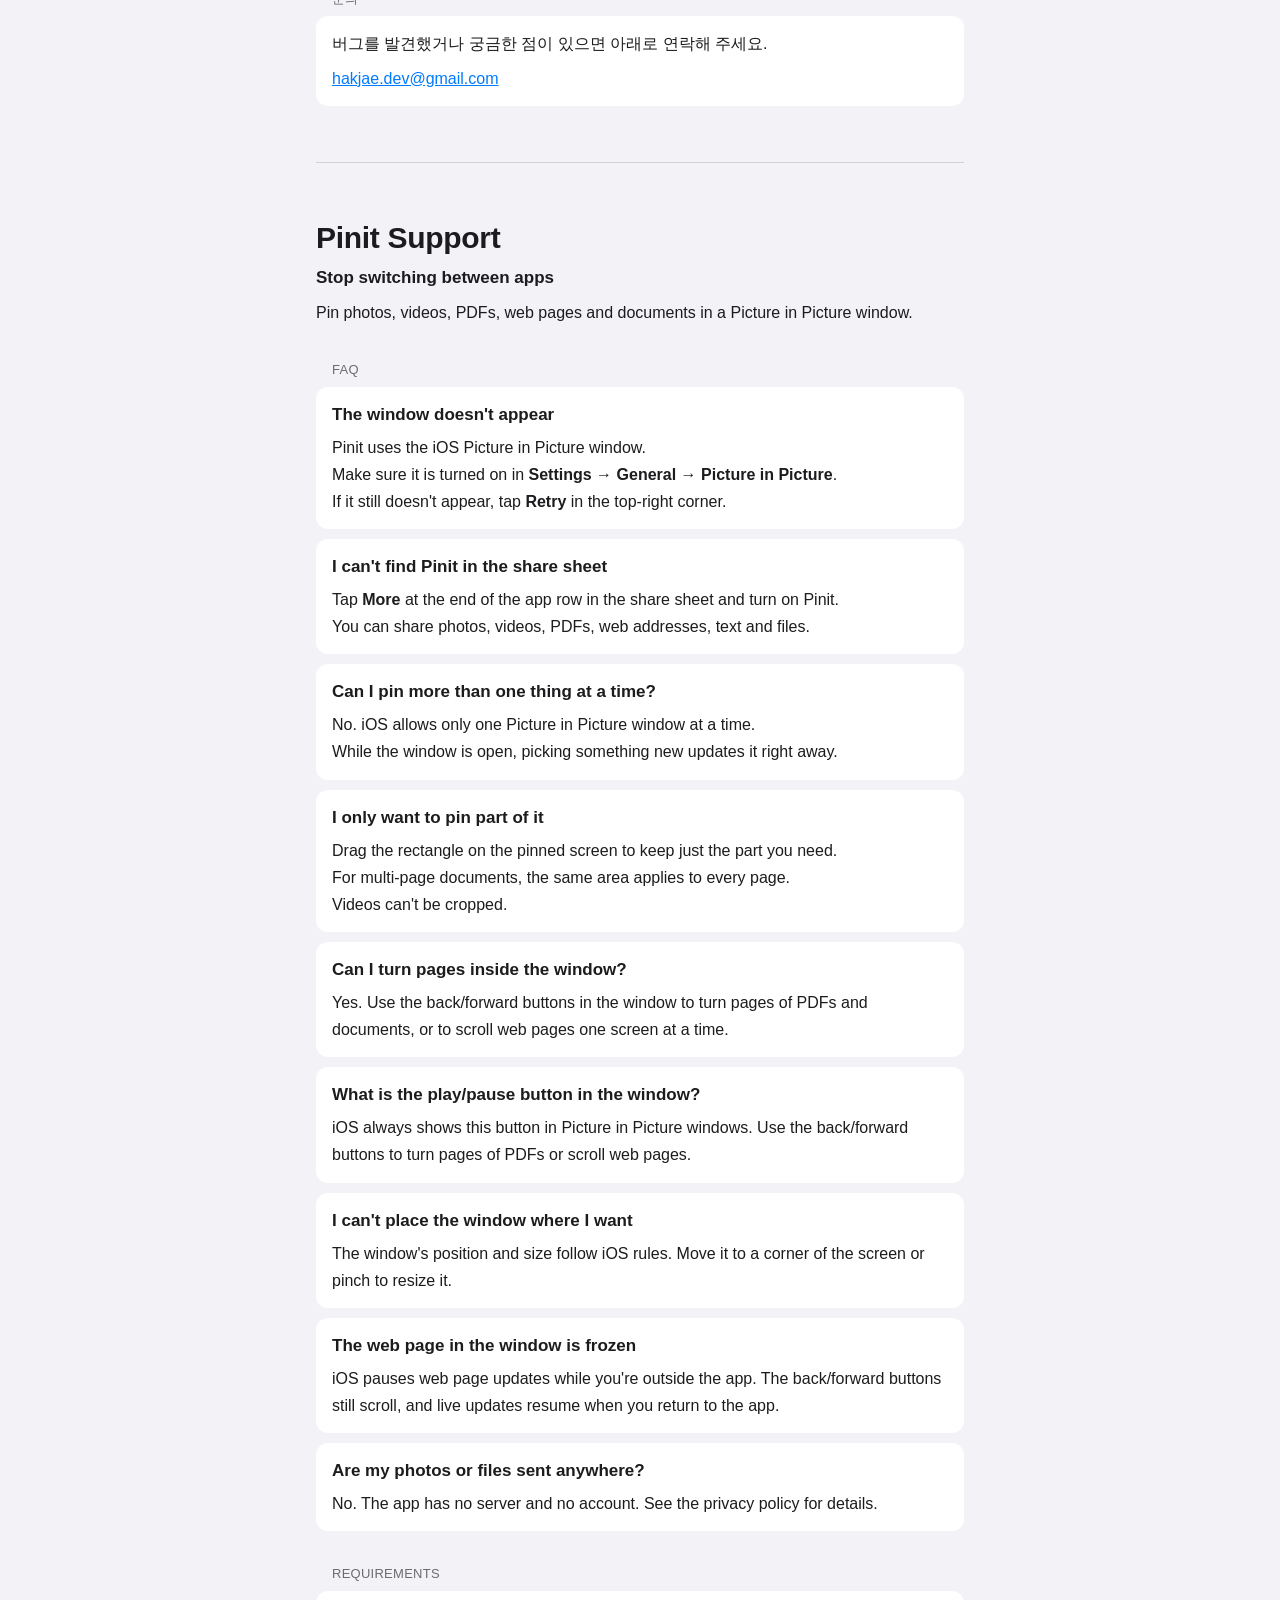
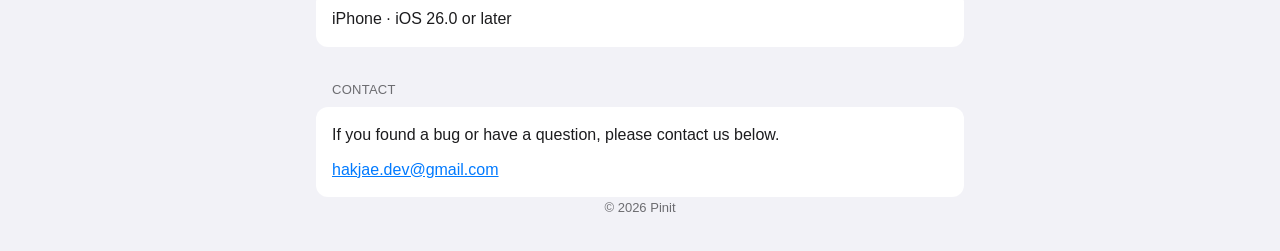
==== commit 6975c9e7: "docs: 앱 이름을 Pinit으로 변경" ====
--- a/index.html
+++ b/index.html
@@ -3,8 +3,8 @@
 <head>
 <meta charset="utf-8">
 <meta name="viewport" content="width=device-width, initial-scale=1">
-<title>pinit 지원 · Support</title>
-<meta name="description" content="pinit 앱 사용 중 자주 묻는 질문과 문의처 · FAQ and contact for pinit">
+<title>Pinit 지원 · Support</title>
+<meta name="description" content="Pinit 앱 사용 중 자주 묻는 질문과 문의처 · FAQ and contact for Pinit">
 <link rel="icon" href="logo.png">
 <link rel="apple-touch-icon" href="logo.png">
 <link rel="stylesheet" href="style.css">
@@ -12,17 +12,17 @@
 <body>
 <header><div class="wrap">
 <img src="logo.png" alt="">
-<span class="name">pinit</span>
+<span class="name">Pinit</span>
 <nav><a href="index.html" aria-current="page">지원 · Support</a><a href="privacy.html">개인정보 · Privacy</a></nav>
 </div></header>
 <main class="wrap">
 <p class="lang"><a href="#ko">한국어</a> · <a href="#en">English</a></p>
-<h1 id="ko">pinit 지원</h1>
+<h1 id="ko">Pinit 지원</h1>
 <p class="lead">이 앱 저 앱 왔다갔다는 이제 그만</p>
 <div class="intro"><p>사진·영상·PDF·웹페이지·문서 모두 PiP 창에 띄울 수 있어요.</p></div>
 <h2>자주 묻는 질문</h2>
-<div class="card"><h3>창이 뜨지 않아요</h3><p>pinit은 iOS의 PiP(화면 속 화면) 창을 사용해요.<br><strong>설정 → 일반 → PiP</strong>에서 PiP가 켜져 있는지 확인해 주세요.<br>그래도 뜨지 않으면 화면 오른쪽 위의 <strong>다시 시도</strong>를 눌러 주세요.</p></div>
-<div class="card"><h3>공유 시트에 pinit이 안 보여요</h3><p>공유 시트의 앱 목록 끝에 있는 <strong>더 보기</strong>를 누르고 pinit을 켜 주세요.<br>사진, 영상, PDF, 웹 주소, 텍스트, 파일을 공유할 수 있어요.</p></div>
+<div class="card"><h3>창이 뜨지 않아요</h3><p>Pinit은 iOS의 PiP(화면 속 화면) 창을 사용해요.<br><strong>설정 → 일반 → PiP</strong>에서 PiP가 켜져 있는지 확인해 주세요.<br>그래도 뜨지 않으면 화면 오른쪽 위의 <strong>다시 시도</strong>를 눌러 주세요.</p></div>
+<div class="card"><h3>공유 시트에 Pinit이 안 보여요</h3><p>공유 시트의 앱 목록 끝에 있는 <strong>더 보기</strong>를 누르고 Pinit을 켜 주세요.<br>사진, 영상, PDF, 웹 주소, 텍스트, 파일을 공유할 수 있어요.</p></div>
 <div class="card"><h3>여러 개를 동시에 띄울 수 있나요</h3><p>아니요. iOS는 PiP 창을 한 번에 하나만 허용해요.<br>대신 창이 떠 있는 채로 새 내용을 고르면 창 내용이 바로 바뀌어요.</p></div>
 <div class="card"><h3>필요한 부분만 띄우고 싶어요</h3><p>고정된 화면에서 사각형을 끌어 원하는 부분만 남기세요.<br>여러 페이지 문서는 모든 페이지에 같은 영역이 적용돼요.<br>영상은 자를 수 없어요.</p></div>
 <div class="card"><h3>창 안에서 페이지를 넘길 수 있나요</h3><p>네. 창의 앞/뒤 버튼으로 PDF·문서는 페이지를 넘기고, 웹페이지는 한 화면씩 스크롤해요.</p></div>
@@ -37,12 +37,12 @@
 <p><a href="mailto:hakjae.dev@gmail.com">hakjae.dev@gmail.com</a></p></div>
 <hr>
 <div lang="en">
-<h1 id="en">pinit Support</h1>
+<h1 id="en">Pinit Support</h1>
 <p class="lead">Stop switching between apps</p>
 <div class="intro"><p>Pin photos, videos, PDFs, web pages and documents in a Picture in Picture window.</p></div>
 <h2>FAQ</h2>
-<div class="card"><h3>The window doesn't appear</h3><p>pinit uses the iOS Picture in Picture window.<br>Make sure it is turned on in <strong>Settings → General → Picture in Picture</strong>.<br>If it still doesn't appear, tap <strong>Retry</strong> in the top-right corner.</p></div>
-<div class="card"><h3>I can't find pinit in the share sheet</h3><p>Tap <strong>More</strong> at the end of the app row in the share sheet and turn on pinit.<br>You can share photos, videos, PDFs, web addresses, text and files.</p></div>
+<div class="card"><h3>The window doesn't appear</h3><p>Pinit uses the iOS Picture in Picture window.<br>Make sure it is turned on in <strong>Settings → General → Picture in Picture</strong>.<br>If it still doesn't appear, tap <strong>Retry</strong> in the top-right corner.</p></div>
+<div class="card"><h3>I can't find Pinit in the share sheet</h3><p>Tap <strong>More</strong> at the end of the app row in the share sheet and turn on Pinit.<br>You can share photos, videos, PDFs, web addresses, text and files.</p></div>
 <div class="card"><h3>Can I pin more than one thing at a time?</h3><p>No. iOS allows only one Picture in Picture window at a time.<br>While the window is open, picking something new updates it right away.</p></div>
 <div class="card"><h3>I only want to pin part of it</h3><p>Drag the rectangle on the pinned screen to keep just the part you need.<br>For multi-page documents, the same area applies to every page.<br>Videos can't be cropped.</p></div>
 <div class="card"><h3>Can I turn pages inside the window?</h3><p>Yes. Use the back/forward buttons in the window to turn pages of PDFs and documents, or to scroll web pages one screen at a time.</p></div>
@@ -57,6 +57,6 @@
 <p><a href="mailto:hakjae.dev@gmail.com">hakjae.dev@gmail.com</a></p></div>
 </div>
 </main>
-<footer>© 2026 pinit</footer>
+<footer>© 2026 Pinit</footer>
 </body>
 </html>
